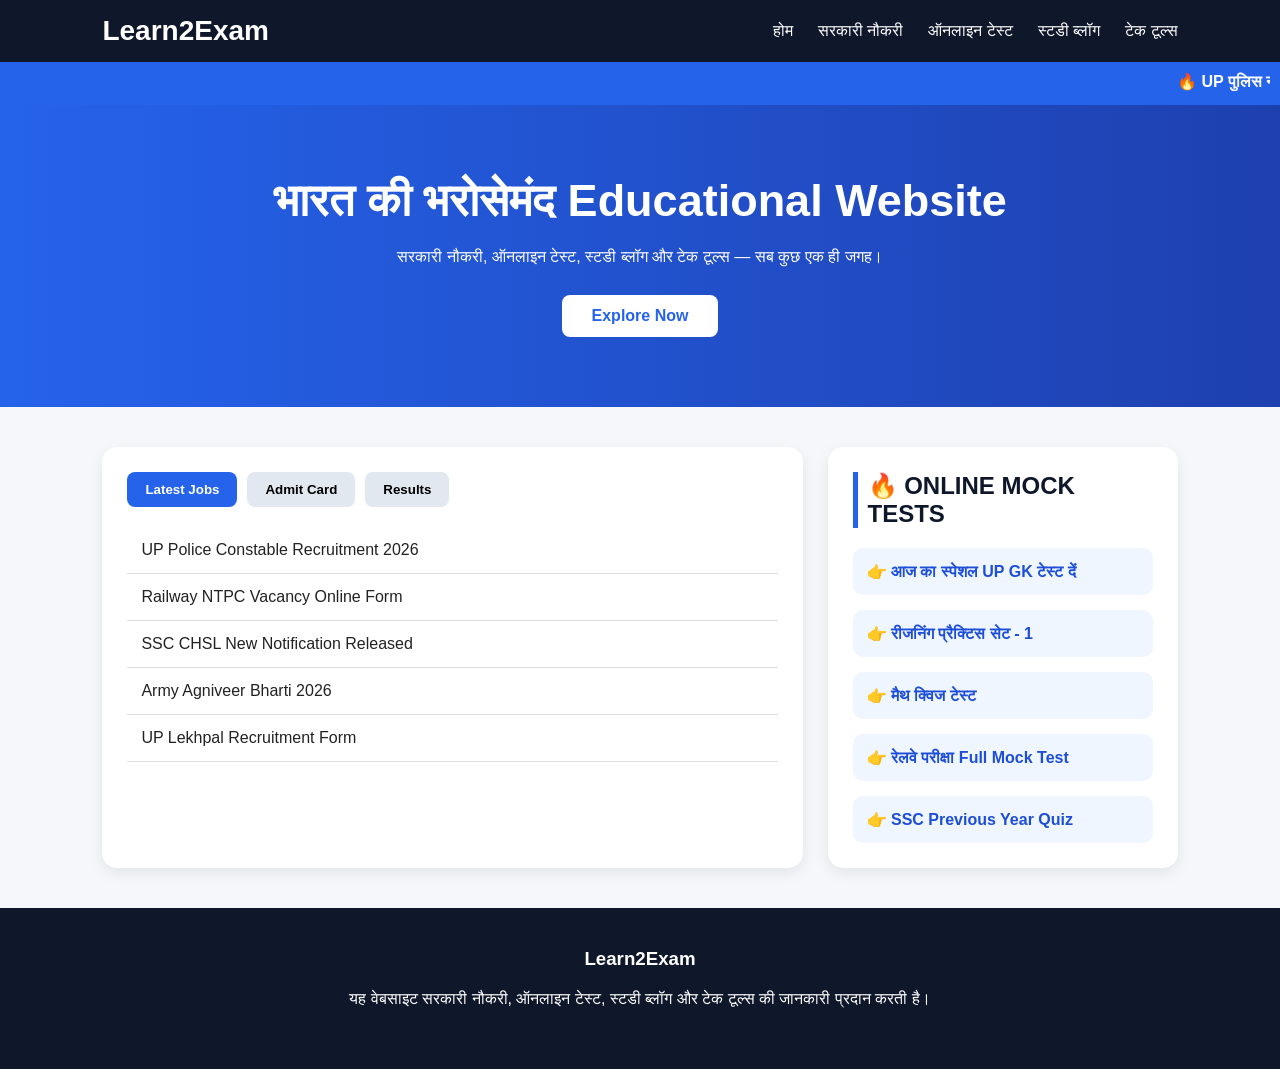
==== index.html @ dde85351 "Add files via upload" ====
<!DOCTYPE html>
<html lang="hi">
<head>
  <meta charset="UTF-8" />
  <meta name="viewport" content="width=device-width, initial-scale=1.0"/>
  <title>Learn2Exam - Educational Website</title>
  <link rel="stylesheet" href="style.css">
  <link rel="stylesheet" href="https://cdnjs.cloudflare.com/ajax/libs/font-awesome/6.5.1/css/all.min.css">
</head>
<body>

  <header>
    <div class="logo">Learn2Exam</div>
    <nav>
      <ul>
        <li><a href="#">होम</a></li>
        <li><a href="#">सरकारी नौकरी</a></li>
        <li><a href="#">ऑनलाइन टेस्ट</a></li>
        <li><a href="#">स्टडी ब्लॉग</a></li>
        <li><a href="#">टेक टूल्स</a></li>
      </ul>
    </nav>
    <div class="menu-btn" id="menuBtn"><i class="fa-solid fa-bars"></i></div>
  </header>

  <section class="marquee-section">
    <marquee behavior="scroll" direction="left">
      🔥 UP पुलिस नई भर्ती आई | 🚆 रेलवे परीक्षा का एडमिट कार्ड जारी | 📢 SSC GD रिजल्ट घोषित | 📝 आज का फ्री मॉक टेस्ट लाइव
    </marquee>
  </section>

  <section class="hero">
    <h1>भारत की भरोसेमंद Educational Website</h1>
    <p>सरकारी नौकरी, ऑनलाइन टेस्ट, स्टडी ब्लॉग और टेक टूल्स — सब कुछ एक ही जगह।</p>
    <button>Explore Now</button>
  </section>

  <section class="main-container">
    <div class="left-box">
      <div class="tabs">
        <button class="tab-btn active" data-tab="jobs">Latest Jobs</button>
        <button class="tab-btn" data-tab="admit">Admit Card</button>
        <button class="tab-btn" data-tab="results">Results</button>
      </div>

      <div class="tab-content active" id="jobs">
        <ul>
          <li>UP Police Constable Recruitment 2026</li>
          <li>Railway NTPC Vacancy Online Form</li>
          <li>SSC CHSL New Notification Released</li>
          <li>Army Agniveer Bharti 2026</li>
          <li>UP Lekhpal Recruitment Form</li>
        </ul>
      </div>

      <div class="tab-content" id="admit">
        <ul>
          <li>SSC GD Admit Card Download</li>
          <li>Railway Group D Admit Card</li>
          <li>UP Police Exam Hall Ticket</li>
          <li>CTET Exam Admit Card</li>
        </ul>
      </div>

      <div class="tab-content" id="results">
        <ul>
          <li>UP Board Result 2026</li>
          <li>SSC CGL Final Result</li>
          <li>Railway Technician Result</li>
          <li>Police Physical Test Result</li>
        </ul>
      </div>
    </div>

    <div class="right-box">
      <h2 class="section-title">🔥 Online Mock Tests</h2>
      <div class="test-links">
        <a href="#">👉 आज का स्पेशल UP GK टेस्ट दें</a>
        <a href="#">👉 रीजनिंग प्रैक्टिस सेट - 1</a>
        <a href="#">👉 मैथ क्विज टेस्ट</a>
        <a href="#">👉 रेलवे परीक्षा Full Mock Test</a>
        <a href="#">👉 SSC Previous Year Quiz</a>
      </div>
    </div>
  </section>

  <footer>
    <div class="footer-content">
      <h3>Learn2Exam</h3>
      <p>यह वेबसाइट सरकारी नौकरी, ऑनलाइन टेस्ट, स्टडी ब्लॉग और टेक टूल्स की जानकारी प्रदान करती है।</p>
    </div>
  </footer>

  <script src="script.js"></script>
</body>
</html>
---- style.css ----
*{
  margin:0;
  padding:0;
  box-sizing:border-box;
  font-family:Arial, sans-serif;
}

body{
  background:#f5f7fb;
  color:#222;
}

/* HEADER */
header{
  display:flex;
  justify-content:space-between;
  align-items:center;
  padding:15px 8%;
  background:#0f172a;
  color:white;
  position:sticky;
  top:0;
  z-index:1000;
}

.logo{
  font-size:28px;
  font-weight:bold;
}

nav ul{
  display:flex;
  list-style:none;
  gap:25px;
}

nav ul li a{
  color:white;
  text-decoration:none;
  font-size:16px;
  transition:0.3s;
}

nav ul li a:hover{
  color:#38bdf8;
}

.menu-btn{
  display:none;
  font-size:24px;
  cursor:pointer;
}

/* MARQUEE */
.marquee-section{
  background:#2563eb;
  color:white;
  padding:10px;
  font-weight:bold;
}

/* HERO */
.hero{
  text-align:center;
  padding:70px 20px;
  background:linear-gradient(to right,#2563eb,#1e40af);
  color:white;
}

.hero h1{
  font-size:45px;
  margin-bottom:15px;
}

.hero p{
  max-width:700px;
  margin:auto;
  line-height:1.7;
}

.hero button{
  margin-top:25px;
  padding:12px 30px;
  border:none;
  border-radius:8px;
  background:white;
  color:#2563eb;
  font-size:16px;
  font-weight:bold;
  cursor:pointer;
}

/* MAIN */
.main-container{
  display:grid;
  grid-template-columns:2fr 1fr;
  gap:25px;
  padding:40px 8%;
}

/* LEFT */
.left-box{
  background:white;
  padding:25px;
  border-radius:15px;
  box-shadow:0 5px 15px rgba(0,0,0,0.08);
}

.tabs{
  display:flex;
  gap:10px;
  margin-bottom:20px;
  flex-wrap:wrap;
}

.tab-btn{
  padding:10px 18px;
  border:none;
  border-radius:8px;
  cursor:pointer;
  background:#e2e8f0;
  font-weight:bold;
}

.tab-btn.active{
  background:#2563eb;
  color:white;
}

.tab-content{ display:none; }
.tab-content.active{ display:block; }
.tab-content ul{ list-style:none; }

.tab-content ul li{
  padding:14px;
  border-bottom:1px solid #ddd;
  transition:0.3s;
  cursor:pointer;
}

.tab-content ul li:hover{
  background:#f1f5f9;
  padding-left:20px;
}

/* RIGHT - यहाँ बदलाव किया है */
.right-box{
  background:white;
  padding:25px;
  border-radius:15px;
  box-shadow:0 5px 15px rgba(0,0,0,0.08);
}

.right-box h2{
  margin-bottom:20px;
  font-weight: 900;           /* सबसे मोटा */
  text-transform: uppercase;  /* सब अलग दिखेगा */
  border-left: 5px solid #2563eb;
  padding-left: 10px;
  color: #0f172a;
}

.test-links{
  display:flex;
  flex-direction:column;
  gap:15px;
}

.test-links a{
  text-decoration:none;
  padding:14px;
  border-radius:10px;
  background:#eff6ff;
  color:#1d4ed8;
  font-weight:bold;
  transition:0.3s;
}

.test-links a:hover{
  background:#2563eb;
  color:white;
}

/* BLOG - यहाँ बदलाव किया है */
.blog-section{
  padding:30px 8% 60px;
}

.blog-section h2{
  margin-bottom:30px;
  text-align:center;
  font-size:35px;
  font-weight: 900;           /* सबसे मोटा */
  text-transform: uppercase;  /* सबसे अलग */
  color: #0f172a;
  letter-spacing: 1px;
}

.blog-grid{
  display:grid;
  grid-template-columns:repeat(auto-fit,minmax(250px,1fr));
  gap:25px;
}

.blog-card{
  background:white;
  border-radius:15px;
  overflow:hidden;
  box-shadow:0 5px 15px rgba(0,0,0,0.08);
  transition:0.3s;
}

.blog-card:hover{
  transform:translateY(-8px);
}

.blog-card img{
  width:100%;
  height:200px;
  object-fit:cover;
}

.blog-content{
  padding:20px;
}

.blog-content h3{
  margin-bottom:10px;
}

/* FOOTER */
footer{
  background:#0f172a;
  color:white;
  padding:40px 20px;
  text-align:center;
}

.footer-content p{
  margin:15px auto;
  max-width:700px;
  line-height:1.8;
}

.footer-content a{
  color:#38bdf8;
  text-decoration:none;
}

/* RESPONSIVE */
@media(max-width:900px){
  .main-container{ grid-template-columns:1fr; }
}

@media(max-width:768px){
  nav{
    position:absolute;
    top:70px;
    left:0;
    width:100%;
    background:#0f172a;
    display:none;
    padding:20px;
  }
  nav.active{ display:block; }
  nav ul{ flex-direction:column; gap:18px; }
  .menu-btn{ display:block; }
  .hero h1{ font-size:30px; }
  .blog-section h2{ font-size:28px; }
}
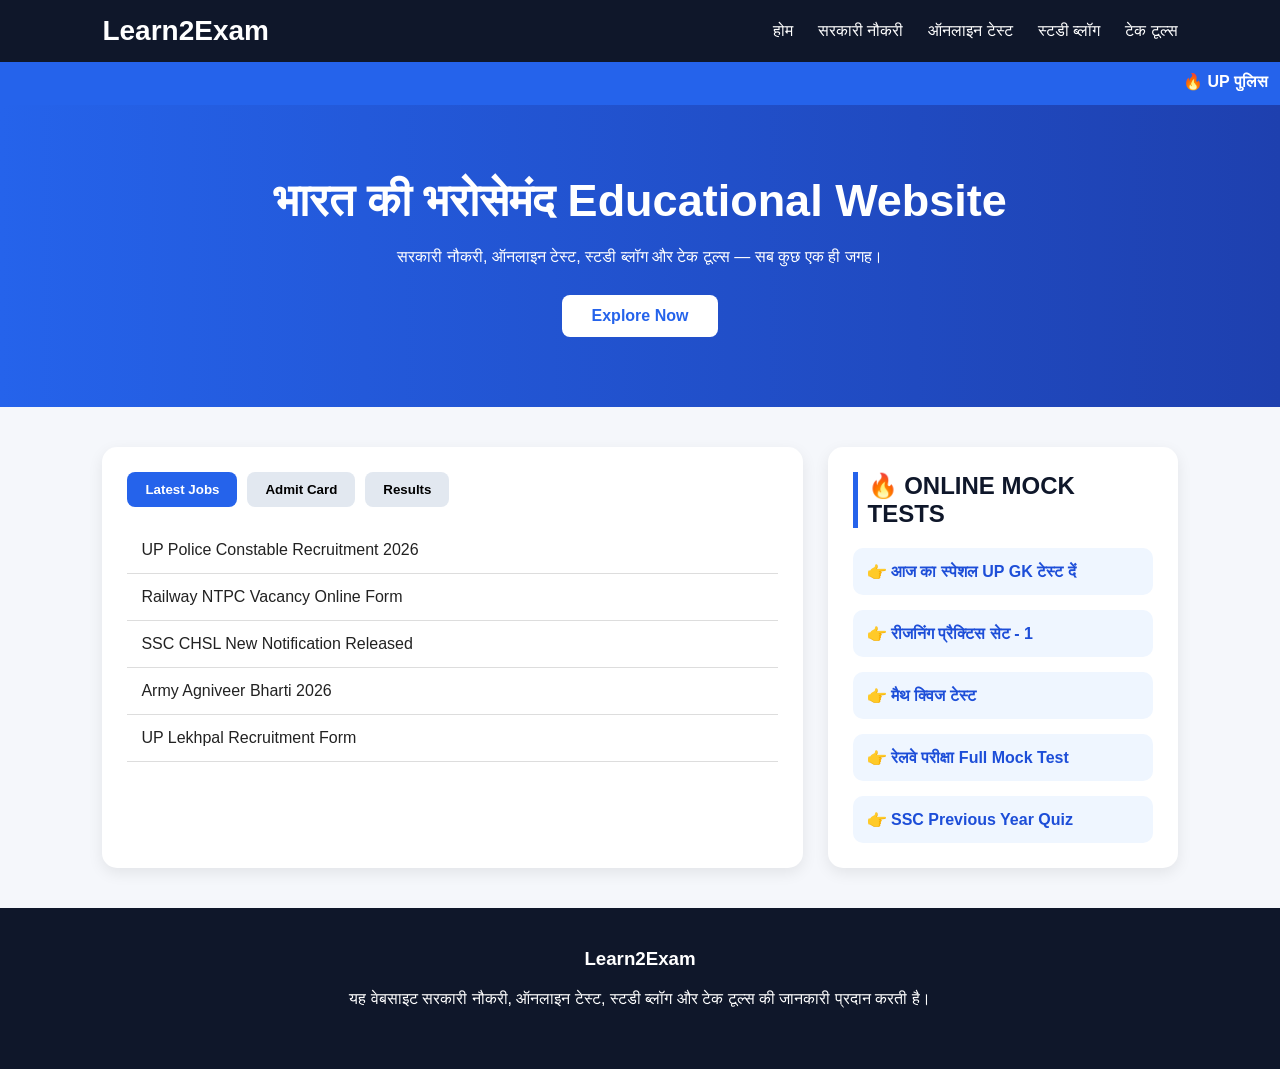
==== commit 79b06008: "Update home link to point to index.html" ====
--- a/index.html
+++ b/index.html
@@ -13,7 +13,7 @@
     <div class="logo">Learn2Exam</div>
     <nav>
       <ul>
-        <li><a href="#">होम</a></li>
+        <li><a href="index.html">होम</a></li>
         <li><a href="#">सरकारी नौकरी</a></li>
         <li><a href="#">ऑनलाइन टेस्ट</a></li>
         <li><a href="#">स्टडी ब्लॉग</a></li>
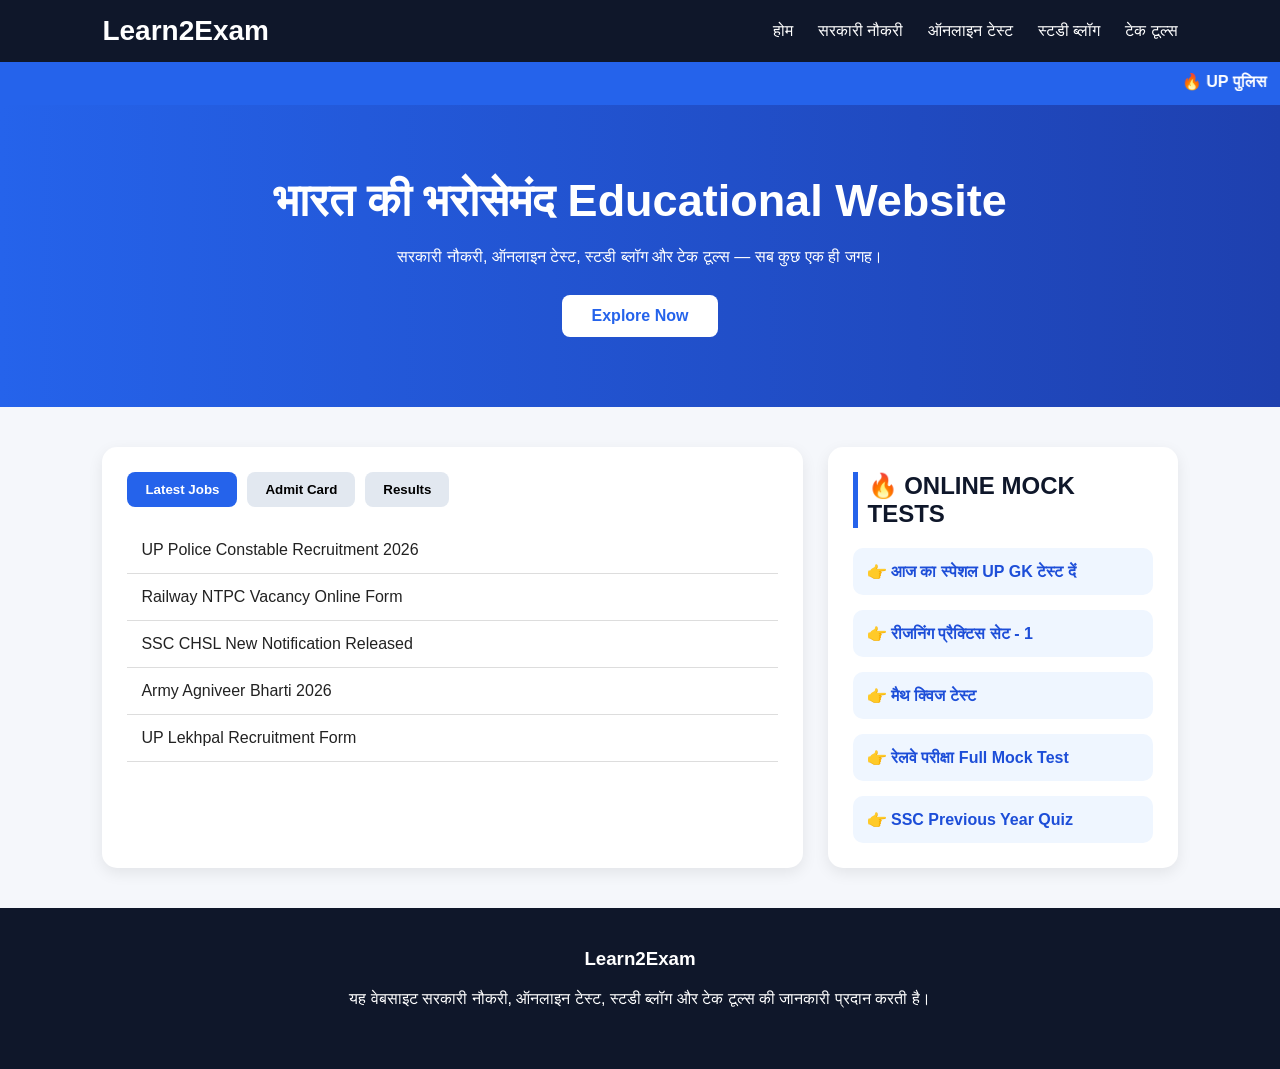
==== commit 706425d4: "Update link for Tech Tools to point to tech.html" ====
--- a/index.html
+++ b/index.html
@@ -17,7 +17,7 @@
         <li><a href="#">सरकारी नौकरी</a></li>
         <li><a href="#">ऑनलाइन टेस्ट</a></li>
         <li><a href="#">स्टडी ब्लॉग</a></li>
-        <li><a href="#">टेक टूल्स</a></li>
+        <li><a href="tech.html">टेक टूल्स</a></li>
       </ul>
     </nav>
     <div class="menu-btn" id="menuBtn"><i class="fa-solid fa-bars"></i></div>
